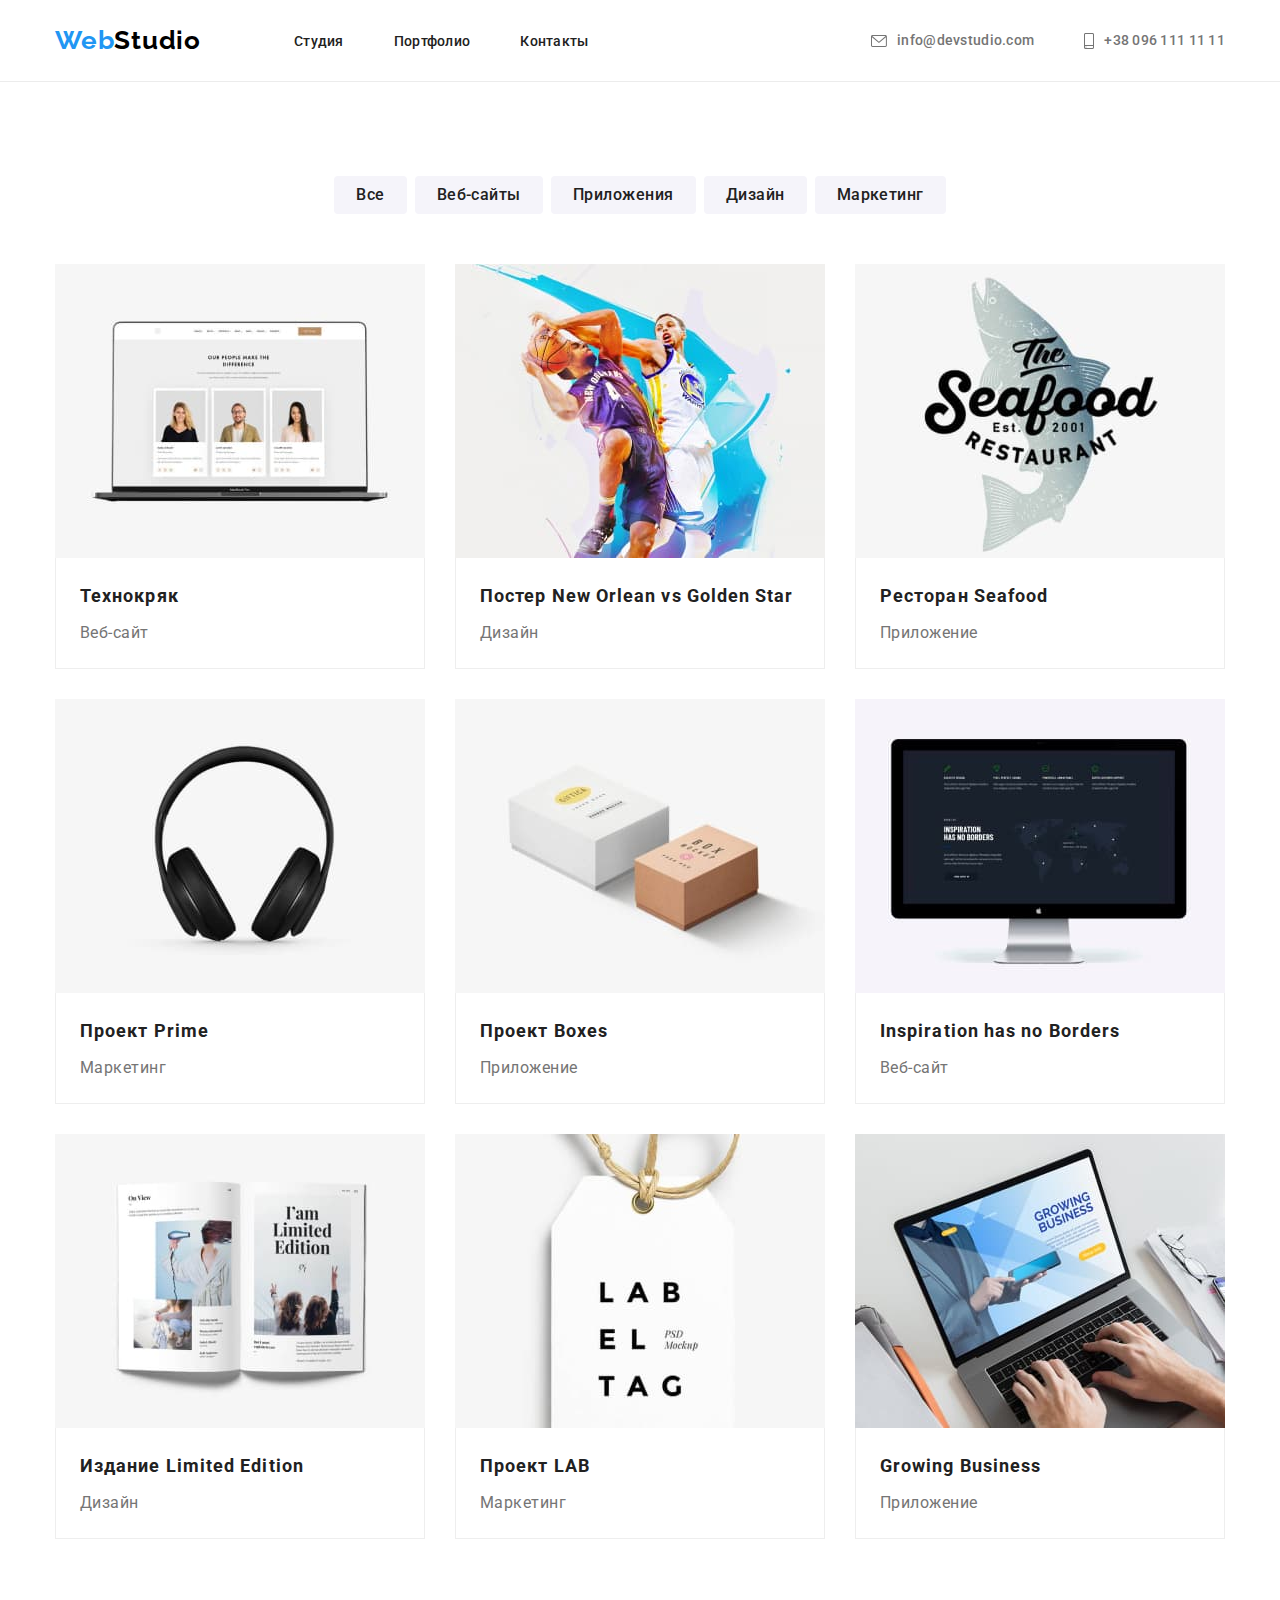
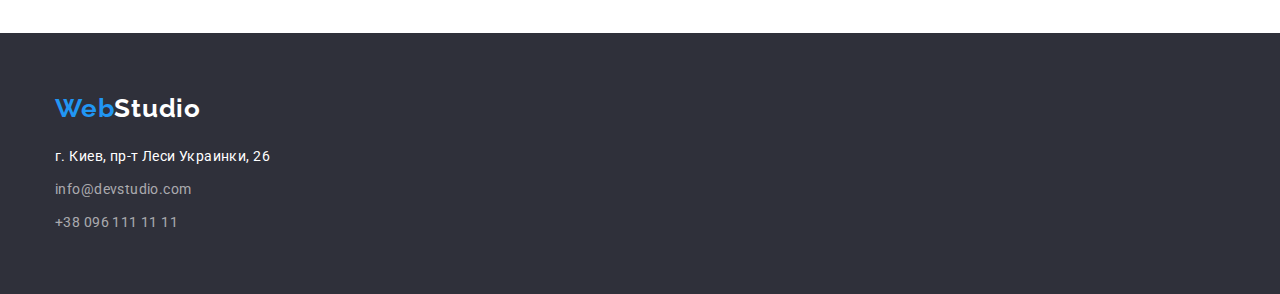
==== portfolio.html @ 5b70c66a "header / main icons" ====
<!DOCTYPE html>
<html lang="ru">
  <head>
    <meta charset="UTF-8" />
    <meta http-equiv="X-UA-Compatible" content="IE=edge" />
    <meta name="viewport" content="width=device-width, initial-scale=1.0" />
    <title>Document</title>

    <link
      rel="stylesheet"
      href="https://cdnjs.cloudflare.com/ajax/libs/modern-normalize/1.1.0/modern-normalize.min.css"
    />
    <link rel="preconnect" href="https://fonts.googleapis.com" />
    <link rel="preconnect" href="https://fonts.gstatic.com" crossorigin />
    <link
      href="https://fonts.googleapis.com/css2?family=Raleway:wght@700&family=Roboto:wght@400;500;700;900&display=swap"
      rel="stylesheet"
    />
    <link rel="stylesheet" href="./css/styles.css" />
  </head>
  <body>
    <header class="page-header portfolio-header">
      <div class="container">
        <nav class="main-nav">
          <a lang="en" class="logo" href="index.html"
            ><span class="logo-web-part">Web</span>Studio</a
          >
          <ul class="main-nav-list">
            <li class="main-nav-item">
              <a class="main-navigation-link" href="">Студия</a>
            </li>
            <li class="main-nav-item">
              <a class="main-navigation-link" href="portfolio.html">Портфолио</a>
            </li>
            <li class="main-nav-item">
              <a class="main-navigation-link" href="">Контакты</a>
            </li>
          </ul>
        </nav>
        <ul class="header-contacts">
          <li class="header-contact-item">
            <a class="header-contact-link" href="mailto:info@devstudio.com">
              <svg class="header-icon" width="16" height="12">
                <use href="./images/symbol-defs.svg#icon-envelope"></use></svg
              >info@devstudio.com</a
            >
          </li>
          <li class="header-contact-item">
            <a class="header-contact-link" href="tel:+380961111111">
              <svg class="header-icon" width="10" height="16">
                <use href="./images/symbol-defs.svg#icon-smartphone"></use></svg
              >+38 096 111 11 11</a
            >
          </li>
        </ul>
      </div>
    </header>
    <main>
      <section class="work-examples">
        <div class="container work-examples-container">
          <h1 class="work-examples-header">Фильтры работ</h1>
          <ul class="work-examples-filter">
            <li><button class="work-examples-filter-button" type="button">Все</button></li>
            <li><button class="work-examples-filter-button" type="button">Веб-сайты</button></li>
            <li><button class="work-examples-filter-button" type="button">Приложения</button></li>
            <li><button class="work-examples-filter-button" type="button">Дизайн</button></li>
            <li><button class="work-examples-filter-button" type="button">Маркетинг</button></li>
          </ul>
          <h1 class="work-examples-header">Примеры работ</h1>
          <ul class="work-examples-list">
            <li class="work-example-item">
              <a class="work-example-link" href="">
                <img
                  class="work-example-image"
                  src="./images/technokriak.jpg"
                  alt="веб-сайт"
                  width="370"
                />
                <div class="work-ex-text-block">
                  <h2 class="work-example-header">Технокряк</h2>
                  <p class="work-example-text">Веб-сайт</p>
                </div>
              </a>
            </li>
            <li class="work-example-item">
              <a class="work-example-link" href="">
                <img
                  class="work-example-image"
                  href=""
                  src="./images/poster-new-orlean.jpg"
                  alt="постер с изображением игроков баскетбола"
                  width="370"
                />
                <div class="work-ex-text-block">
                  <h2 class="work-example-header">Постер New Orlean vs Golden Star</h2>
                  <p class="work-example-text">Дизайн</p>
                </div>
              </a>
            </li>
            <li class="work-example-item">
              <a class="work-example-link" href="">
                <img
                  class="work-example-image"
                  href=""
                  src="./images/restraunt-seafood.jpg"
                  alt="логотип ресторана"
                  width="370"
                />
                <div class="work-ex-text-block">
                  <h2 class="work-example-header">Ресторан Seafood</h2>
                  <p class="work-example-text">Приложение</p>
                </div>
              </a>
            </li>
            <li class="work-example-item">
              <a class="work-example-link" href="">
                <img
                  class="work-example-image"
                  href=""
                  src="./images/project-prime.jpg"
                  alt="наушники"
                  width="370"
                />
                <div class="work-ex-text-block">
                  <h2 class="work-example-header">Проект Prime</h2>
                  <p class="work-example-text">Маркетинг</p>
                </div>
              </a>
            </li>
            <li class="work-example-item">
              <a class="work-example-link" href="">
                <img
                  class="work-example-image"
                  href=""
                  src="./images/project-boxes.jpg"
                  alt="дизайн коробок"
                  width="370"
                />
                <div class="work-ex-text-block">
                  <h2 class="work-example-header">Проект Boxes</h2>
                  <p class="work-example-text">Приложение</p>
                </div>
              </a>
            </li>
            <li class="work-example-item">
              <a class="work-example-link" href="">
                <img
                  class="work-example-image"
                  href=""
                  src="./images/inspiration.jpg"
                  alt="сайт"
                  width="370"
                />
                <div class="work-ex-text-block">
                  <h2 lang="en" class="work-example-header">Inspiration has no Borders</h2>
                  <p class="work-example-text">Веб-сайт</p>
                </div>
              </a>
            </li>
            <li class="work-example-item">
              <a class="work-example-link" href="">
                <img
                  class="work-example-image"
                  href=""
                  src="./images/limited-edition.jpg"
                  alt="журнал"
                  width="370"
                />
                <div class="work-ex-text-block">
                  <h2 class="work-example-header">Издание Limited Edition</h2>
                  <p class="work-example-text">Дизайн</p>
                </div>
              </a>
            </li>
            <li class="work-example-item">
              <a class="work-example-link" href="">
                <img
                  class="work-example-image"
                  href=""
                  src="./images/project-lab.jpg"
                  alt="этикетка"
                  width="370"
                />
                <div class="work-ex-text-block">
                  <h2 class="work-example-header">Проект LAB</h2>
                  <p class="work-example-text">Маркетинг</p>
                </div>
              </a>
            </li>
            <li class="work-example-item">
              <a class="work-example-link" href="">
                <img
                  class="work-example-image"
                  href=""
                  src="./images/growing-business.jpg"
                  alt="сайт"
                  width="370"
                />
                <div class="work-ex-text-block">
                  <h2 lang="en" class="work-example-header">Growing Business</h2>
                  <p class="work-example-text">Приложение</p>
                </div>
              </a>
            </li>
          </ul>
        </div>
      </section>
    </main>
    <footer class="footer">
      <div class="container">
        <a class="logo-inv" href="index.html"><span class="logo-web-part">Web</span>Studio</a>
        <address>
          <ul class="footer-contacts">
            <li>
              <a target="_blank" class="footer-adress" href="https://goo.gl/maps/6EJtzGpYEQnjh2rM8"
                >г. Киев, пр-т Леси Украинки, 26</a
              >
            </li>
            <li><a class="footer-mail" href="mailto:info@devstudio.com">info@devstudio.com</a></li>
            <li><a class="footer-phone" href="tel:+380961111111">+38 096 111 11 11</a></li>
          </ul>
        </address>
      </div>
    </footer>
  </body>
</html>
---- css/styles.css ----
body {
  font-family: 'Roboto';
  color: #757575;
}

.container {
  width: 1200px;
  margin: 0 auto;
  padding: 0 15px;
}

h1,
h2,
h3,
h4,
h5,
h6,
p,
ul {
  margin: 0;
  padding: 0;
}

header {
  border-bottom: 1px solid #ececec;
}

.logo {
  font-family: 'Raleway';
  font-style: normal;
  font-weight: 700;
  font-size: 26px;
  line-height: 31px;
  letter-spacing: 0.03em;
  text-decoration: none;
  color: black;
}

.logo-web-part {
  color: #2196f3;
}

.logo:hover,
.logo:focus {
  color: black;
}

.page-header .container {
  display: flex;
  align-items: center;
}

.main-nav {
  display: flex;
  align-items: center;
}

.main-nav-list {
  list-style-type: none;
  display: flex;
  margin-left: 93px;
  padding-left: 0;
}

.main-nav-item:not(:last-child) {
  margin-right: 50px;
}

.header-contact-item:not(:last-child) {
  margin-right: 50px;
}

.main-navigation-link {
  padding: 32px 0;
  display: block;
  text-decoration: none;
  font-style: normal;
  color: #212121;
  font-weight: 500;
  font-size: 14px;
  line-height: 16px;
  letter-spacing: 0.02em;
}

.header-contacts {
  list-style-type: none;
  display: flex;
  padding-left: 0;
  margin-left: auto;
}

.header-contact-link {
  padding: 32px 0;
  display: block;
  color: #757575;
  text-decoration: none;
  font-style: normal;
  font-weight: 500;
  font-size: 14px;
  line-height: 16px;
  letter-spacing: 0.02em;
}

.header-icon {
  margin-right: 10px;
  fill: currentColor;
  display: inline-block;
  vertical-align: middle;
}

.main-navigation-link:hover,
.main-navigation-link:focus {
  color: #2196f3;
}

.header-contact-link:hover,
.header-contact-link:focus {
  color: #2196f3;
}

/* hero */
.hero {
  background: #c4c4c4;
  background-image: linear-gradient(rgba(47, 48, 58, 0.4), rgba(47, 48, 58, 0.4)),
    url(../images/hero.jpg);
  text-align: center;
  padding-top: 200px;
  padding-bottom: 200px;
  max-width: 1600px;
  background-repeat: no-repeat;
  background-position: center;
  margin-left: auto;
  margin-right: auto;
}

.hero-header {
  width: 696px;
  margin-left: auto;
  margin-right: auto;
  font-weight: 900;
  font-size: 44px;
  line-height: 60px;
  letter-spacing: 0.06em;
  text-transform: uppercase;
  color: #ffffff;
  margin-bottom: 30px;
}

.hero-button {
  display: inline-block;
  background: #2196f3;
  box-shadow: 0px 4px 4px rgba(0, 0, 0, 0.15);
  border-radius: 4px;
  font-weight: 700;
  font-size: 16px;
  line-height: 30px;
  text-align: center;
  letter-spacing: 0.06em;
  color: #ffffff;
  border: 0;
  cursor: pointer;
  padding: 10px 32px;
}

.hero-button:hover,
.hero-button:focus {
  background: #1e84d7;
}

/* features */
.main-navigation,
.features {
  padding: 0;
  margin: 0;
}

.section-features {
  padding-top: 94px;
  padding-bottom: 94px;
}

.features {
  list-style-type: none;
  display: flex;
  justify-content: space-between;
}

.features-icon-container {
  width: 270px;
  height: 120px;
  background: #f5f4fa;
  border-radius: 4px;
  justify-content: center;
  padding: 25px 102.34px;
  margin-bottom: 30px;
}

.features-icon {
  width: 63.32px;
  height: 70px;
}

.features-header {
  font-style: normal;
  font-weight: 700;
  font-size: 14px;
  line-height: 16px;
  letter-spacing: 0.03em;
  text-transform: uppercase;
  color: #212121;
  margin-bottom: 10px;
}

.features-text {
  font-weight: 400;
  font-size: 14px;
  line-height: 24px;
  letter-spacing: 0.03em;
  color: #757575;
  width: 270px;
}

/* work directions */

.work-dir-section {
  padding-bottom: 94px;
}

.work-direction-header {
  font-weight: 700;
  font-size: 36px;
  line-height: 42px;
  text-align: center;
  letter-spacing: 0.03em;
  color: #212121;
  margin-bottom: 50px;
}

.work-direction {
  list-style-type: none;
  margin-top: 0;
  margin-bottom: 0;
  display: flex;

  justify-content: space-between;
}

.work-dir-img {
  display: block;
  max-width: 100%;
  height: auto;
}

/* team */
.team {
  background: #f5f4fa;
  padding-top: 94px;
  padding-bottom: 94px;
}

.team-header {
  font-weight: 700;
  font-size: 36px;
  line-height: 42px;
  text-align: center;
  letter-spacing: 0.03em;
  color: #212121;
  margin-bottom: 50px;
}

.team-members {
  list-style-type: none;
  margin-top: 0;
  margin-bottom: 0;
  margin-left: 0;
  display: flex;
  justify-content: space-between;
  padding-left: 0;
}

.team-member {
  width: 270px;

  left: 215px;
  top: 1635px;
  background: #ffffff;
  box-shadow: 0px 1px 3px rgba(0, 0, 0, 0.12), 0px 1px 1px rgba(0, 0, 0, 0.14),
    0px 2px 1px rgba(0, 0, 0, 0.2);
  border-radius: 0px 0px 4px 4px;
}

.team-member:not(:last-child) {
  margin-right: 30px;
}

.team-member-picture {
  display: block;
  max-width: 100%;
  height: auto;
}

.team-member-text {
  padding-top: 30px;
  padding-bottom: 16px;
}

.team-member-name {
  margin-bottom: 10px;
  font-weight: 500;
  font-size: 16px;
  line-height: 19px;
  text-align: center;
  letter-spacing: 0.03em;
  color: #212121;
}

.team-member-occupation {
  font-weight: 400;
  font-size: 16px;
  line-height: 19px;
  text-align: center;
  letter-spacing: 0.03em;
  color: #757575;
}

.team-icon-container {
  margin-right: 32px;
  margin-left: 32px;
  margin-bottom: 30px;
  display: flex;
  justify-content: space-between;
  cursor: pointer;
}

.team-icon-con {
  width: 44px;
  height: 44px;
  display: flex;
  justify-content: center;
  align-items: center;
}

.team-icon-con:hover .team-icon {
  fill: #fff;
}

.team-icon-con:hover {
  background-color: #2196f3;
  border-radius: 50%;
}

.team-icon {
  fill: #afb1b8;
  width: 20px;
  height: 20px;
}

/* clients */

.clients {
  padding-bottom: 94px;
  padding-top: 94px;
}

.clients-header {
  margin-bottom: 50px;
  font-weight: 700;
  font-size: 36px;
  line-height: 42px;
  text-align: center;
  letter-spacing: 0.03em;
  color: #212121;
}

.clients-list {
  display: flex;
  list-style-type: none;
  justify-content: space-between;
}

.client-link {
  display: inline-block;
  cursor: pointer;
  width: 170px;
  height: 92px;
  border: 1px solid #afb1b8;
  border-radius: 4px;
  padding: 16px 32px;
}

.client-link:hover {
  border: 1px solid #2196f3;
}

.client-link:hover .client-icon {
  fill: #2196f3;
}

.client-icon {
  width: 106px;
  height: 60px;
  display: inline-block;
  vertical-align: middle;
  fill: #afb1b8;
}

/* footer */
.footer {
  background: #2f303a;
  padding-top: 60px;
  padding-bottom: 60px;
}

.logo-inv {
  display: inline-block;
  font-family: 'Raleway';
  font-style: normal;
  font-weight: 700;
  font-size: 26px;
  line-height: 31px;
  letter-spacing: 0.03em;
  text-decoration: none;
  color: white;
  margin-bottom: 20px;
}

.footer-contacts {
  list-style-type: none;
  margin-top: 0;
  margin-bottom: 0;
}

.footer-adress,
.footer-mail,
.footer-phone {
  text-decoration: none;
  font-weight: 400;
  font-size: 14px;
  line-height: 24px;
  letter-spacing: 0.03em;
  color: #ffffff;
}

.footer-adress {
  font-style: normal;
}

.footer-contacts li:not(:last-child) {
  margin-bottom: 9px;
}

.footer-mail,
.footer-phone {
  color: rgba(255, 255, 255, 0.6);
  font-style: normal;
}

.footer-adress:hover,
.footer-mail:hover,
.footer-phone:hover,
.footer-adress:focus,
.footer-mail:focus,
.footer-phone:focus {
  color: #2196f3;
}

/* portfolio */

/* work-examples */
.work-examples {
  padding-top: 94px;
  padding-bottom: 94px;
}

.work-examples-container {
}

.portfolio-header {
}

.work-examples-header {
  display: none;
}

.work-examples-filter {
  list-style-type: none;
  margin-top: 0;
  margin-bottom: 50px;
  padding-left: 0;
  display: flex;
  justify-content: center;
}

.work-examples-filter li:not(:last-child) {
  margin-right: 8px;
}

.work-examples-filter-button {
  background: #f5f4fa;
  border-radius: 4px;
  font-style: normal;
  font-weight: 500;
  font-size: 16px;
  line-height: 26px;
  text-align: center;
  letter-spacing: 0.03em;
  color: #212121;
  border: 0;
  cursor: pointer;
  padding: 6px 22px;
  margin-top: 0;
  margin-bottom: 0;
}

.work-examples-filter-button:hover,
.work-examples-filter-button:focus {
  background: #2196f3;
  box-shadow: 0px 3px 1px rgba(0, 0, 0, 0.1), 0px 1px 2px rgba(0, 0, 0, 0.08),
    0px 2px 2px rgba(0, 0, 0, 0.12);
  color: #ffffff;
}

.work-examples-list {
  margin-top: 0;
  margin-bottom: 0;
  list-style-type: none;
  padding-left: 0;
  display: flex;
  flex-wrap: wrap;
  gap: 30px;
}

.work-example-item:hover {
  box-shadow: 0px 1px 1px rgba(0, 0, 0, 0.12), 0px 4px 4px rgba(0, 0, 0, 0.06),
    1px 4px 6px rgba(0, 0, 0, 0.16);
}

.work-example-item:nth-child(n + 7) {
  margin-bottom: 0;
}

.work-example-link {
  text-decoration: none;
  background: #ffffff;
  align-items: flex-start;
}

.work-example-image {
  display: block;
  max-width: 100%;
  height: auto;
}

.work-ex-text-block {
  padding: 20px 24px;
  border-right: 1px solid #eeeeee;
  border-bottom: 1px solid #eeeeee;
  border-left: 1px solid #eeeeee;
}

.work-example-header {
  text-decoration: none;
  font-weight: 700;
  font-size: 18px;
  line-height: 36px;
  letter-spacing: 0.06em;
  color: #212121;
  margin-bottom: 4px;
}

.work-example-text {
  font-style: normal;
  font-weight: 400;
  font-size: 16px;
  line-height: 30px;
  letter-spacing: 0.03em;
  color: #757575;
  text-decoration: none;
}
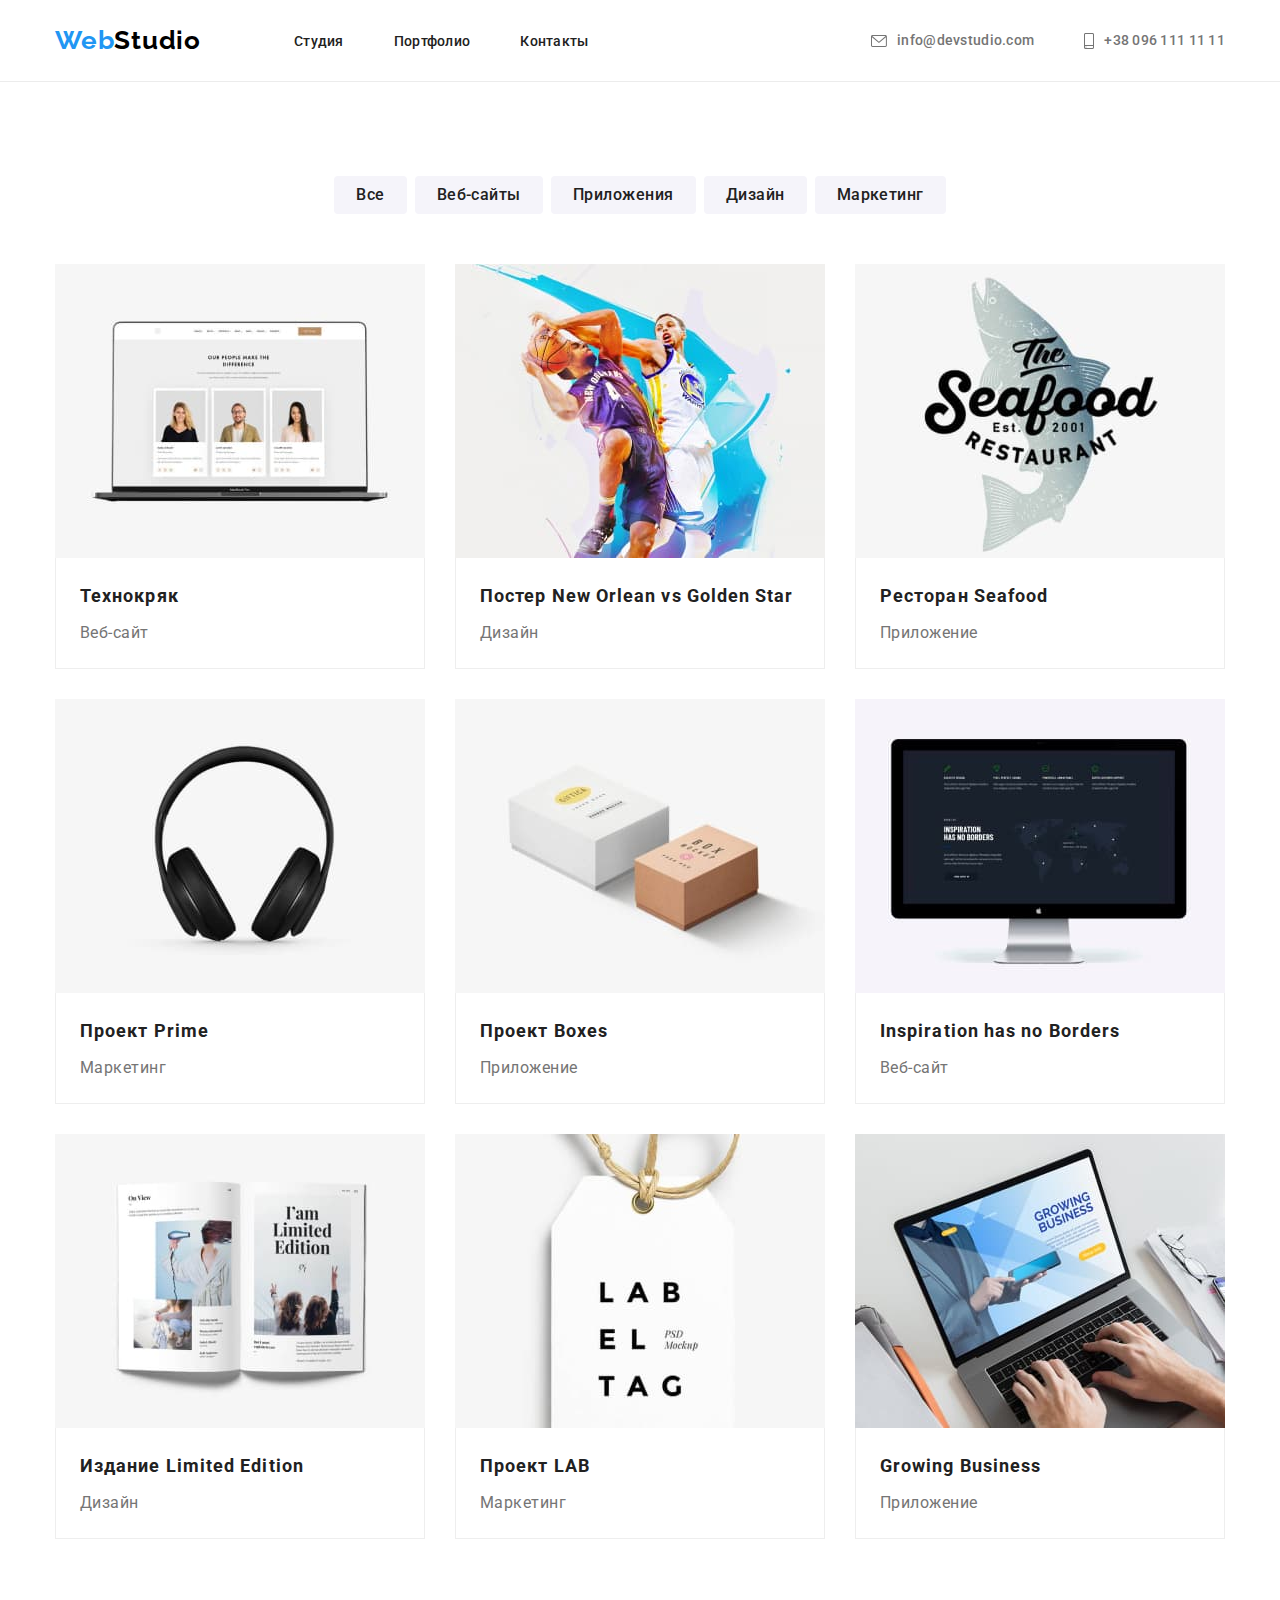
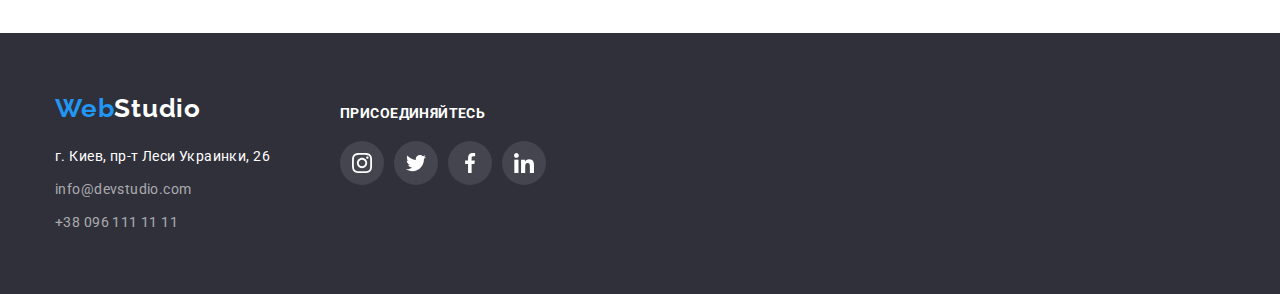
==== commit c6cd1e0b: "footer 'join' section" ====
--- a/portfolio.html
+++ b/portfolio.html
@@ -207,19 +207,61 @@
       </section>
     </main>
     <footer class="footer">
-      <div class="container">
-        <a class="logo-inv" href="index.html"><span class="logo-web-part">Web</span>Studio</a>
-        <address>
-          <ul class="footer-contacts">
-            <li>
-              <a target="_blank" class="footer-adress" href="https://goo.gl/maps/6EJtzGpYEQnjh2rM8"
-                >г. Киев, пр-т Леси Украинки, 26</a
-              >
-            </li>
-            <li><a class="footer-mail" href="mailto:info@devstudio.com">info@devstudio.com</a></li>
-            <li><a class="footer-phone" href="tel:+380961111111">+38 096 111 11 11</a></li>
-          </ul>
-        </address>
+      <div class="container footer-elements">
+        <div class="footer-nav">
+          <a class="logo-inv" href="index.html"><span class="logo-web-part">Web</span>Studio</a>
+          <address>
+            <ul class="footer-contacts">
+              <li>
+                <a
+                  target="_blank"
+                  class="footer-adress"
+                  href="https://goo.gl/maps/6EJtzGpYEQnjh2rM8"
+                  >г. Киев, пр-т Леси Украинки, 26</a
+                >
+              </li>
+              <li>
+                <a class="footer-mail" href="mailto:info@devstudio.com">info@devstudio.com</a>
+              </li>
+              <li><a class="footer-phone" href="tel:+380961111111">+38 096 111 11 11</a></li>
+            </ul>
+          </address>
+        </div>
+        <section class="join-section">
+          <div>
+            <h2 class="join-header">присоединяйтесь</h2>
+            <ul class="join-icons-list">
+              <li class="join-icons-item">
+                <a href="" class="join-icon-link">
+                  <svg class="join-icon" width="20" height="20">
+                    <use href="./images/symbol-defs.svg#icon-instagram"></use>
+                  </svg>
+                </a>
+              </li>
+              <li class="join-icons-item">
+                <a href="" class="join-icon-link">
+                  <svg class="join-icon" width="20" height="20">
+                    <use href="./images/symbol-defs.svg#icon-twitter"></use>
+                  </svg>
+                </a>
+              </li>
+              <li class="join-icons-item">
+                <a href="" class="join-icon-link">
+                  <svg class="join-icon" width="20" height="20">
+                    <use href="./images/symbol-defs.svg#icon-facebook"></use>
+                  </svg>
+                </a>
+              </li>
+              <li class="join-icons-item">
+                <a href="" class="join-icon-link">
+                  <svg class="join-icon" width="20" height="20">
+                    <use href="./images/symbol-defs.svg#icon-linkedin"></use>
+                  </svg>
+                </a>
+              </li>
+            </ul>
+          </div>
+        </section>
       </div>
     </footer>
   </body>
--- a/css/styles.css
+++ b/css/styles.css
@@ -330,9 +330,10 @@
   display: flex;
   justify-content: space-between;
   cursor: pointer;
-}
-
-.team-icon-con {
+  list-style-type: none;
+}
+
+.team-icon-link {
   width: 44px;
   height: 44px;
   display: flex;
@@ -340,13 +341,13 @@
   align-items: center;
 }
 
-.team-icon-con:hover .team-icon {
-  fill: #fff;
-}
-
-.team-icon-con:hover {
+.team-icon-link:hover {
   background-color: #2196f3;
   border-radius: 50%;
+}
+
+.team-icon-link:hover .team-icon {
+  fill: #fff;
 }
 
 .team-icon {
@@ -411,6 +412,10 @@
   padding-bottom: 60px;
 }
 
+.footer-elements {
+  display: flex;
+}
+
 .logo-inv {
   display: inline-block;
   font-family: 'Raleway';
@@ -464,6 +469,51 @@
   color: #2196f3;
 }
 
+/* join */
+
+.join-section {
+  padding-top: 12px;
+  margin-left: 70px;
+}
+
+.join-header {
+  margin-bottom: 20px;
+  font-weight: 700;
+  font-size: 14px;
+  line-height: 16px;
+  letter-spacing: 0.03em;
+  text-transform: uppercase;
+  color: #ffffff;
+}
+
+.join-icons-list {
+  list-style-type: none;
+  display: flex;
+}
+
+.join-icons-item {
+  margin-right: 10px;
+}
+
+.join-icon-link {
+  background: rgba(255, 255, 255, 0.1);
+  border-radius: 50%;
+  width: 44px;
+  height: 44px;
+  display: flex;
+  justify-content: center;
+  align-items: center;
+  cursor: pointer;
+}
+
+.join-icon-link:hover {
+  background: #2196f3;
+}
+
+.join-icon {
+  fill: #ffffff;
+}
+
 /* portfolio */
 
 /* work-examples */
